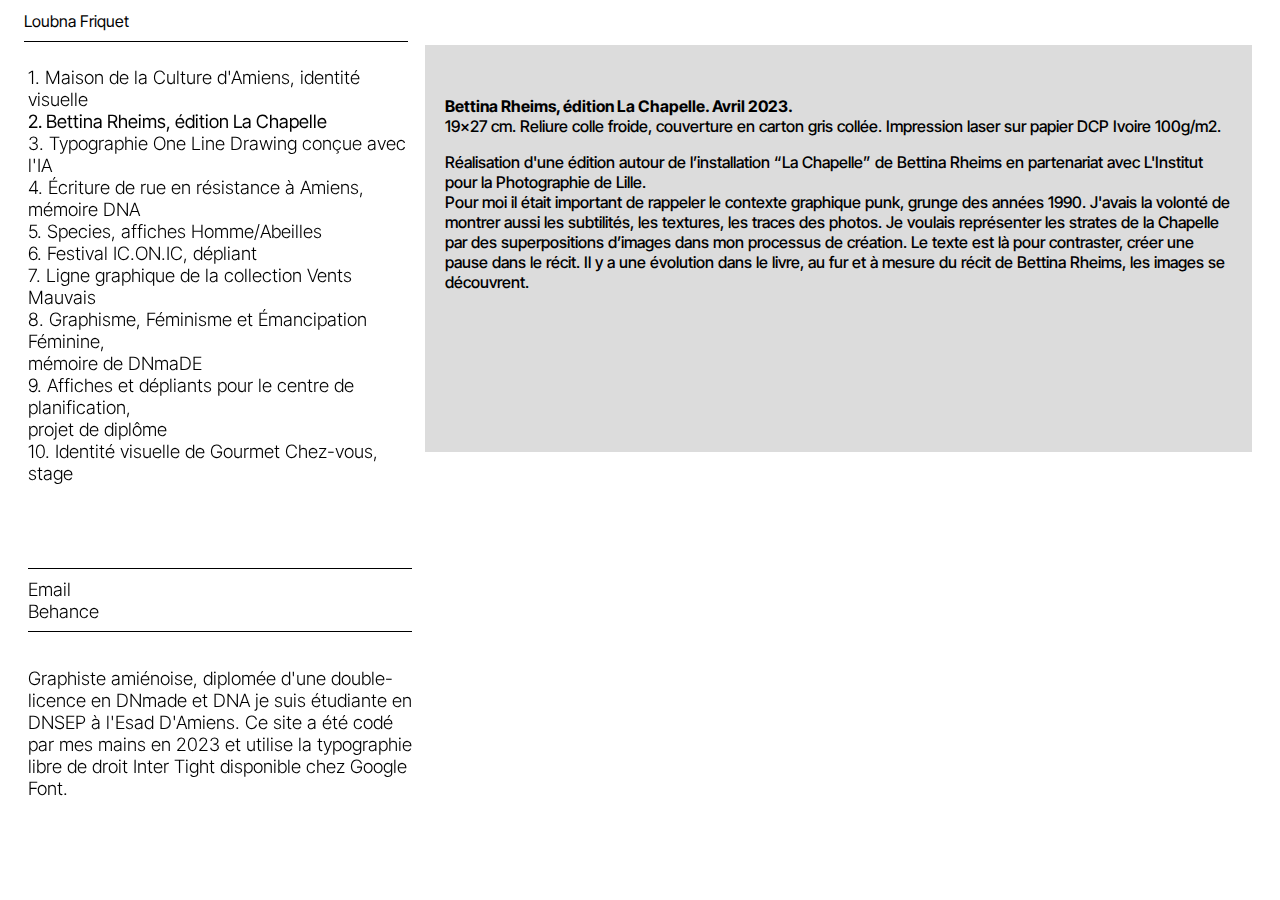
==== bettina/bettina-rheims.html @ 2aa3fef1 "Add files via upload" ====
<!DOCTYPE html>
<html> 
  <head> 
    <title> Loubna Friquet </title> 
    <meta charset="UTF-8">
     <link rel="stylesheet" href="bettina.css">
     
     	<link rel="preconnect" href="https://fonts.googleapis.com">
<link rel="preconnect" href="https://fonts.gstatic.com" crossorigin>
<link href="https://fonts.googleapis.com/css2?family=Inter+Tight:ital,wght@0,200;0,300;0,400;0,500;1,400;1,500&display=swap" rel="stylesheet">

  <link rel="preconnect" href="https://fonts.googleapis.com">
    <link rel="preconnect" href="https://fonts.gstatic.com" crossorigin>
    <link href="https://fonts.googleapis.com/css2?family=Space+Mono:ital,wght@0,400;0,700;1,400;1,700&display=swap" rel="stylesheet">

    <meta name="viewport" content="width=device-width, initial-scale=1.0">

 <script>
        // JavaScript function to toggle the menu visibility
        function toggleMenu() {
            var menu = document.getElementById("menu");
            menu.classList.toggle("active");
        }
    </script>

  </head>
  <body>

    <header> 
      <h1> Loubna Friquet
    </h1> 
    <hr>
    </header>

<div class="nav-toggle" onclick="toggleMenu()">
    <span></span>
    <span></span>
    <span></span>
</div>

  
<nav id="menu">

    <ul id=projets>

        <li>
            <a href="../index.html"> 1. Maison de la Culture d'Amiens, identité visuelle  </a> 
        </li>
        <li>
            <a href="#"> <strong> 2. Bettina Rheims, édition La Chapelle</strong></a>
        </li>
        <li>
            <a href="../one/one-line-drawing.html"> 3. Typographie One Line Drawing conçue avec l'IA</a>
        </li>
        <li>
            <a href="../memoire-dna/memoire-dna.html"> 4. Écriture de rue en résistance à Amiens, mémoire DNA</a>
        </li>

        <li>
            <a href="#"> 5. Species, affiches Homme/Abeilles</a>
        </li>

        <li>
            <a href="#"> 6. Festival IC.ON.IC, dépliant</a>
        </li>

        <li>
            <a href="#"> 7. Ligne graphique de la collection Vents Mauvais </a>
        </li>

        <li>
            <a href="#"> 8. Graphisme, Féminisme et Émancipation Féminine, <br> mémoire de DNmaDE</a>
        </li>

         <li>
            <a href="#"> 9. Affiches et dépliants pour le centre de planification, <br> projet de diplôme </a>
        </li>

        <li>
            <a href="#"> 10. Identité visuelle de Gourmet Chez-vous, stage </a>
</ul>          

        </li>
</ul>

       <ul id=infos>
<hr>
        <li>
            <a href="mailto:loubna.friquet@gmail.com"> Email</a>
        </li>


        <li>
            <a href="https://www.behance.net/loubnafriq9013"target="_blank" rel="noopener noreferrer"> Behance </a>
            <hr>
        </li>
</ul>
         <ul id=infos2>

        <li>
            <p>
              Graphiste amiénoise, diplomée d'une double-licence en DNmade et DNA je suis étudiante en DNSEP à l'Esad D'Amiens.
              Ce site a été codé par mes mains en 2023 et utilise la typographie libre de droit Inter Tight disponible chez Google Font.

            </p>
           
        </li>

</ul>

</nav>



<main>
  <div class="container">
    <div class="element1">
  <img src="bett.jpg" alt>
  </div>

   <div class="element2">
     <p>
    <strong> Bettina Rheims, édition La Chapelle. Avril 2023. </strong> <br>
    19x27 cm. Reliure colle froide, couverture en carton gris collée. Impression laser sur papier DCP Ivoire 100g/m2. 


  </p>
  <p>
    Réalisation d'une édition autour de l’installation “La Chapelle” de Bettina Rheims en partenariat avec L'Institut pour la Photographie de Lille. <br>
Pour moi il était important de rappeler le contexte graphique punk, grunge des années 1990.
J'avais la volonté de montrer aussi les subtilités, les textures, les traces des photos.
Je voulais représenter les strates de la Chapelle par des superpositions d’images dans mon processus de création.
Le texte est là pour contraster, créer une pause dans le récit. 
Il y a une évolution dans le livre, au fur et à mesure du récit de Bettina Rheims, les images se découvrent. 


  </p>

  </div>
  <div class="element3">
  <img src="bett2.jpeg" alt>
  </div>

   </div>
  <div class="element4">
  <img src="bett8.jpeg" alt>
  <img src="bett3.jpeg" alt>
  <img src="bett4.jpeg" alt>
  <img src="bett6.jpeg" alt>
  
  </div>

  </div>
  <div class="element5">
  <img src="bett7.jpeg" alt>
  </div>

    </div>
  <div class="element6">
  <img src="bett10.jpg" alt>
  <img src="bett9.jpeg" alt>
  </div>

    
 </div>
  <div class="element7">
  <img src="bett11.jpg" alt>
   <img src="bett12.jpg" alt>
    <img src="bett13.jpeg" alt>
     <img src="bett14.jpeg" alt>
  </div>

    </div>
  <div class="element8">
  <img src="bett15.jpeg" alt>
  <img src="bett16.jpeg" alt>
  </div>

</main>
    
  </body>
</html>
---- bettina/bettina.css ----
header {
    margin: 0;
    padding-left: 1rem;
    position: fixed;
    width: 100%;
    height: 5%;
    background-color: white;
}

body {
    margin-top: 0;
}

h1 {
    font-family: 'Inter Tight', sans-serif;
    font-style: regular;
    font-weight: 400;
    font-size: 1rem;
    color: black;
}

hr {
    color: black;
    background-color: black;
    border: none;
    height: 1px;
    width: 30%;
    margin-left: 0;
}

#menu {
    position: fixed;
    width: 33%;
    height: 100%;
    padding-top: 3rem;
    padding-left: 0;
    margin-right: 1rem;
    float: left;
}

#menu {
    font-family: 'Inter Tight', sans-serif;
    font-style: light;
    font-weight: 300;

}

#projets {
    position: fixed;
    width: 30%;
    height: 100%;
    padding-left: 1.25rem;
    float: left;
}

#projets {
    font-family: 'Inter Tight', sans-serif;
    font-style: light;
    font-weight: 300;
    font-size: 1.15rem;  
}

#infos {
    position: fixed;
    width: 100%;
    height: 100%;
    padding-left: 1.25rem;
    top: 60%;
    float: left;
}

#infos {
    font-family: 'Inter Tight', sans-serif;
    font-style: light;
    font-weight: 300;
    font-size: 1.15rem;
}

#infos2 {
    position: fixed;
    padding-left: 1.25rem;
    width: 30%;
    height: 100%;
    top: 70%;
    float: left;
}

#infos2 {
    font-family: 'Inter Tight', sans-serif;
    font-style: light;
    font-weight: 300;
    font-size: 1.15rem;
}

nav ul {
    list-style-type: none;   
}

main {
    width: auto;
    height: auto;
    padding-top: 3.5rem;
    padding-left: 1.25rem;
    padding-right: 1.25rem;
    float: left;
    margin-left: 33%;
    margin-right: 1.25rem;
    background-color: #DCDCDC;
}

a:link, a:visited, a:hover, a:active {
    color: black;
    text-decoration: none;
}




img {
    padding-bottom: 1.25rem;
    width: 100%;
    height: auto;
}




.element2 p {
    font-family: 'Inter Tight', sans-serif;
    font-style: medium;
    font-weight: 500;
    font-size: 1rem;
}

.elementtexte p {
    font-family: 'Inter Tight', sans-serif;
    font-style: medium;
    font-weight: 500;
    font-size: 1rem;
}

.responsive-image {
    width: 100%; /* Remplacez la valeur en pixels par un pourcentage */
    height: auto;
}

@media all and (max-device-width: 991px) {
    #menu {
        position: fixed;
        top: 0;
        left: 0;
        width: 100%;
        height: 100%;
        background-color: white;
        z-index: 999;
        transform: translateX(-100%);
        transition: transform 0.3s ease-in-out;
    }

.filet1 {
    color: black;
    background-color: black;
    border: none;
    height: 1px;
    width: 90%;
    margin-left: 0rem;
}
   
.filet2 {
    color: black;
    background-color: black;
    border: none;
    height: 1px;
    width: 90%;
    margin-left: 1rem;
}

  #projets
  {
  position: fixed;
  width: 100%;
  height: 100%;
  padding-left: 2rem;
  padding: 0;
  float: left;
  display: flex;
  flex-direction: column; 
  
}


 #projets {
    font-family: 'Inter Tight', sans-serif;
    font-style: light;
    font-weight: 300;
    font-size: 0.9rem;


}




    #infos2 {
        top: 15rem;
        left: 1rem;
        max-width: 90%;
        top: 80%;
    }

  #infos {
    position: fixed;
    width: 100%;
    height: 100%;
    padding-left: 1.25rem;
    top: 65%;
    float: left;
}

#infos {
    font-family: 'Inter Tight', sans-serif;
    font-style: light;
    font-weight: 300;
    font-size: 0.9rem;


}

    #infos2 {
        width: 90%;
        font-family: 'Inter Tight', sans-serif;
        font-style: light;
        font-weight: 300;
        font-size: 0.9rem;
    }

    .nav-toggle {
        position: fixed;
        top: 1rem;
        right: 1rem;
        z-index: 1000;
        cursor: pointer;
    }

    .nav-toggle span {
        display: block;
        width: 2.5rem;
        height: 0.125rem;
        margin-bottom: 0.25rem;
        background-color: black;
        transition: transform 0.3s ease-in-out;
    }

    .nav-toggle span:last-child {
        margin-bottom: 0;
    }

    .nav-toggle.active span:first-child {
        transform: translateY(0.375rem) rotate(45deg);
    }

    .nav-toggle.active span:nth-child(2) {
        opacity: 0;
    }

    .nav-toggle.active span:last-child {
        transform: translateY(-0.375rem) rotate(-45deg);
    }

    #menu.active {
        transform: translateX(0);
    }

    #menu ul {
        list-style-type: none;
        padding: 0;
        margin: 0;
    }

    #menu li {
        margin: 0rem;
    }

    #menu a {
        display: block;
        padding: 1rem;
        text-decoration: none;
        color: black;
    }

    main {
        width: 100%;
        margin-left: 0;
        margin-right: 0;
        padding-left: 1.25rem;
        padding-right: 1.25rem;
        padding-bottom: 1.25rem;
        background-color: white;

    }

   

    .element2 p {
        width: 80%;
    }

    .elementtexte p {
        width: 80%;
    }

    body {
        width: fit-content(95%);
        padding-right: 1.25rem;
    }
}
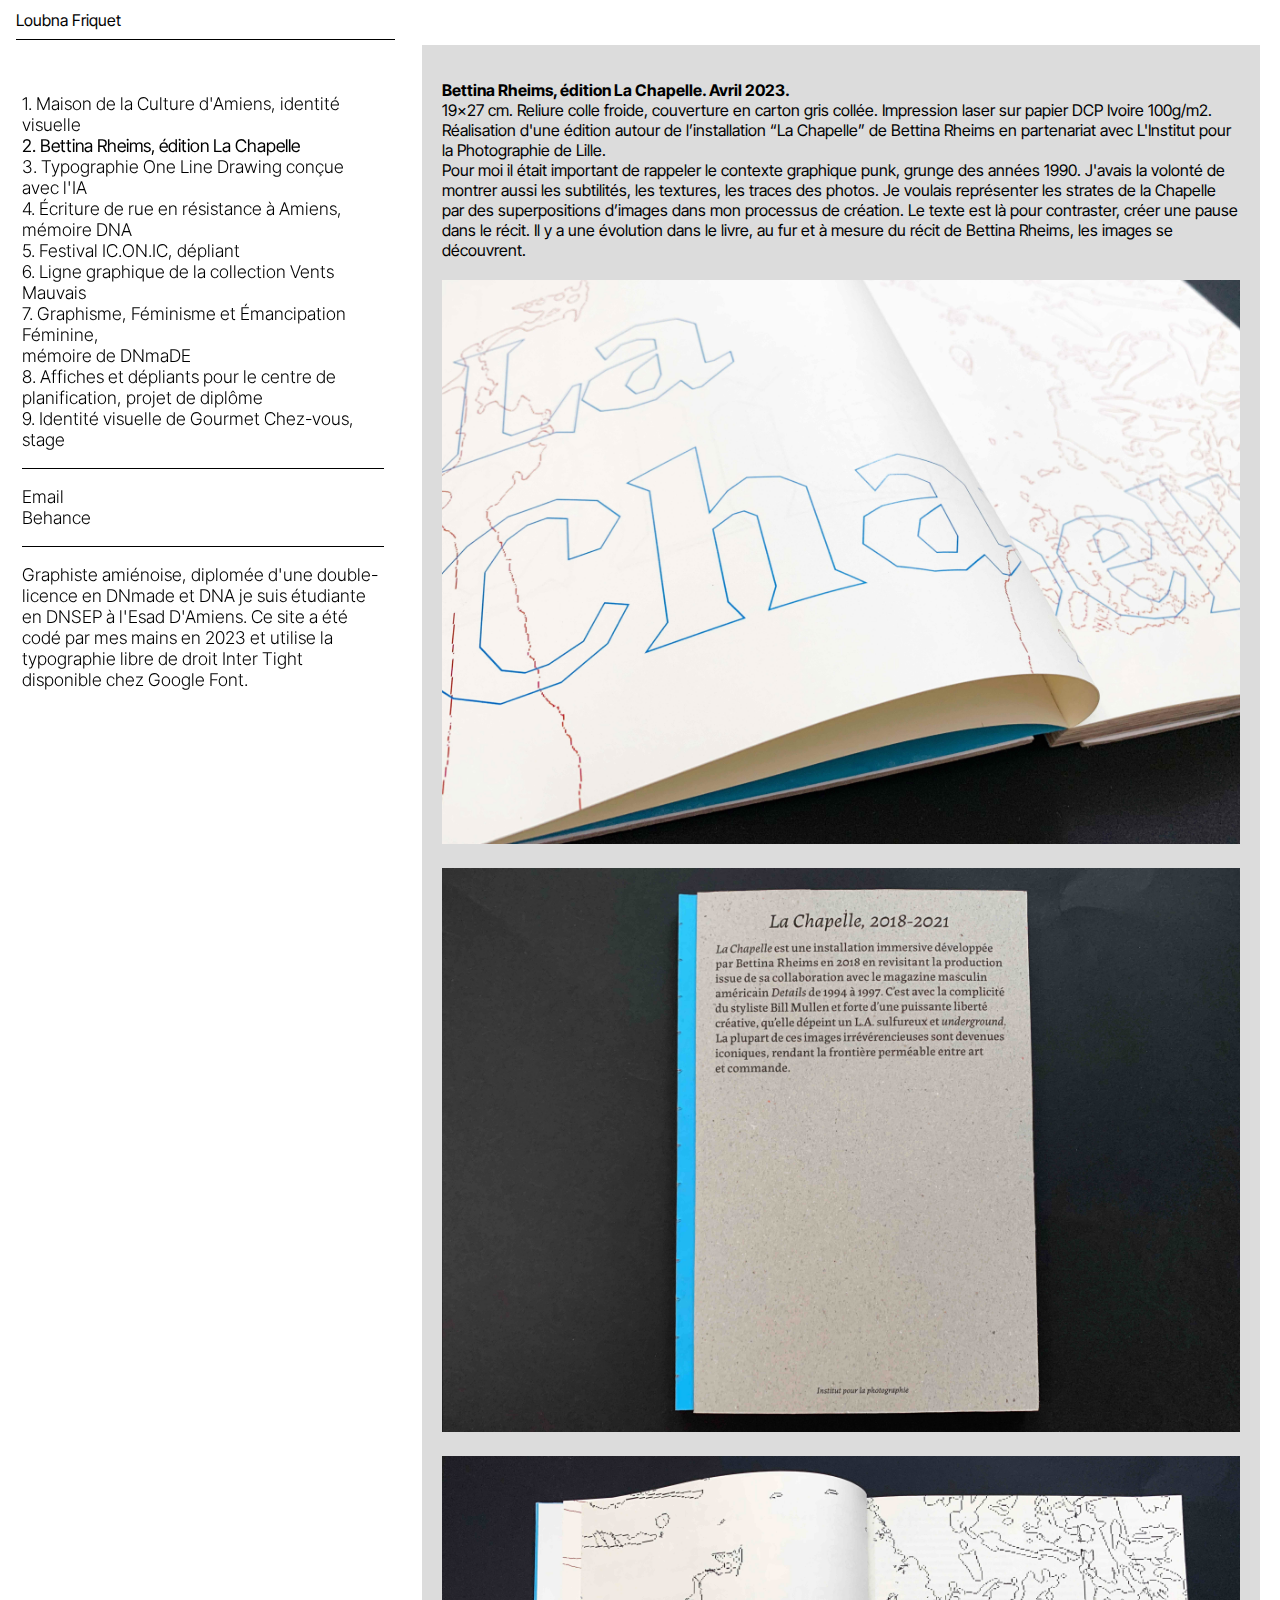
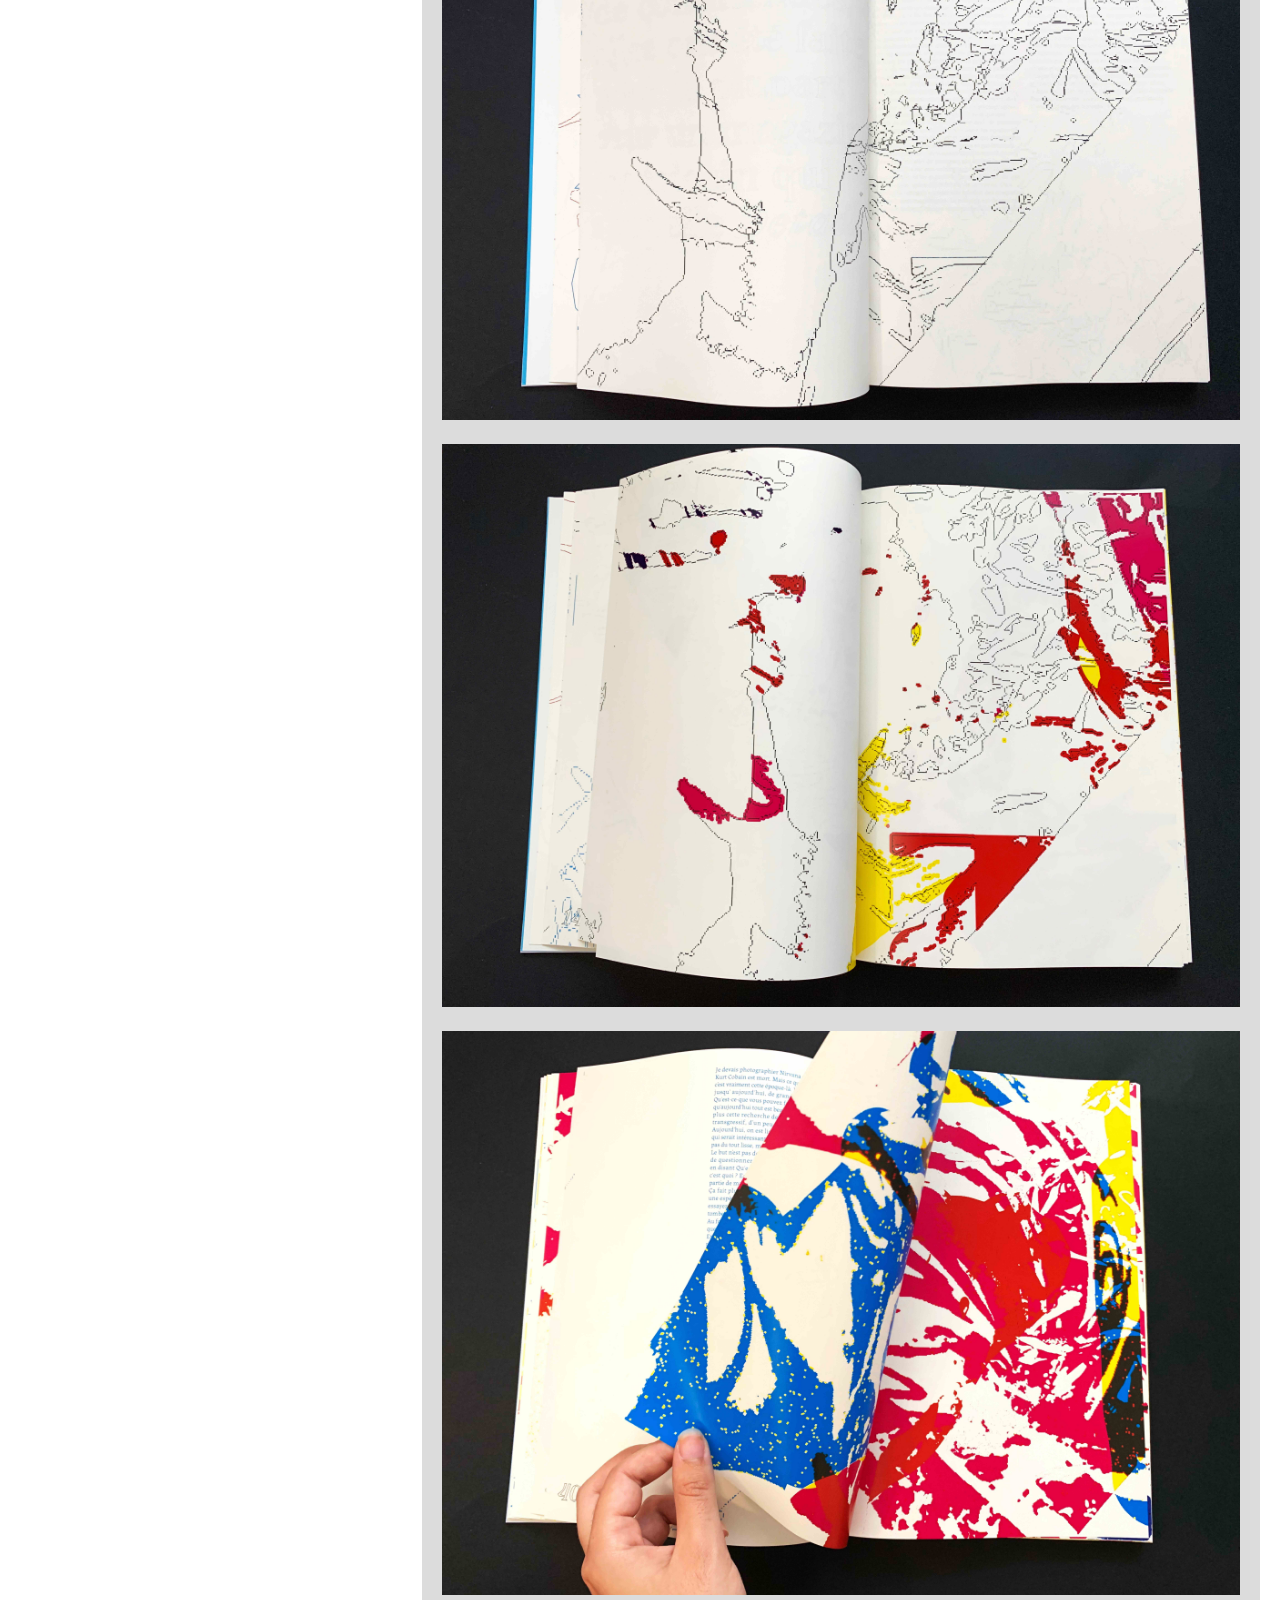
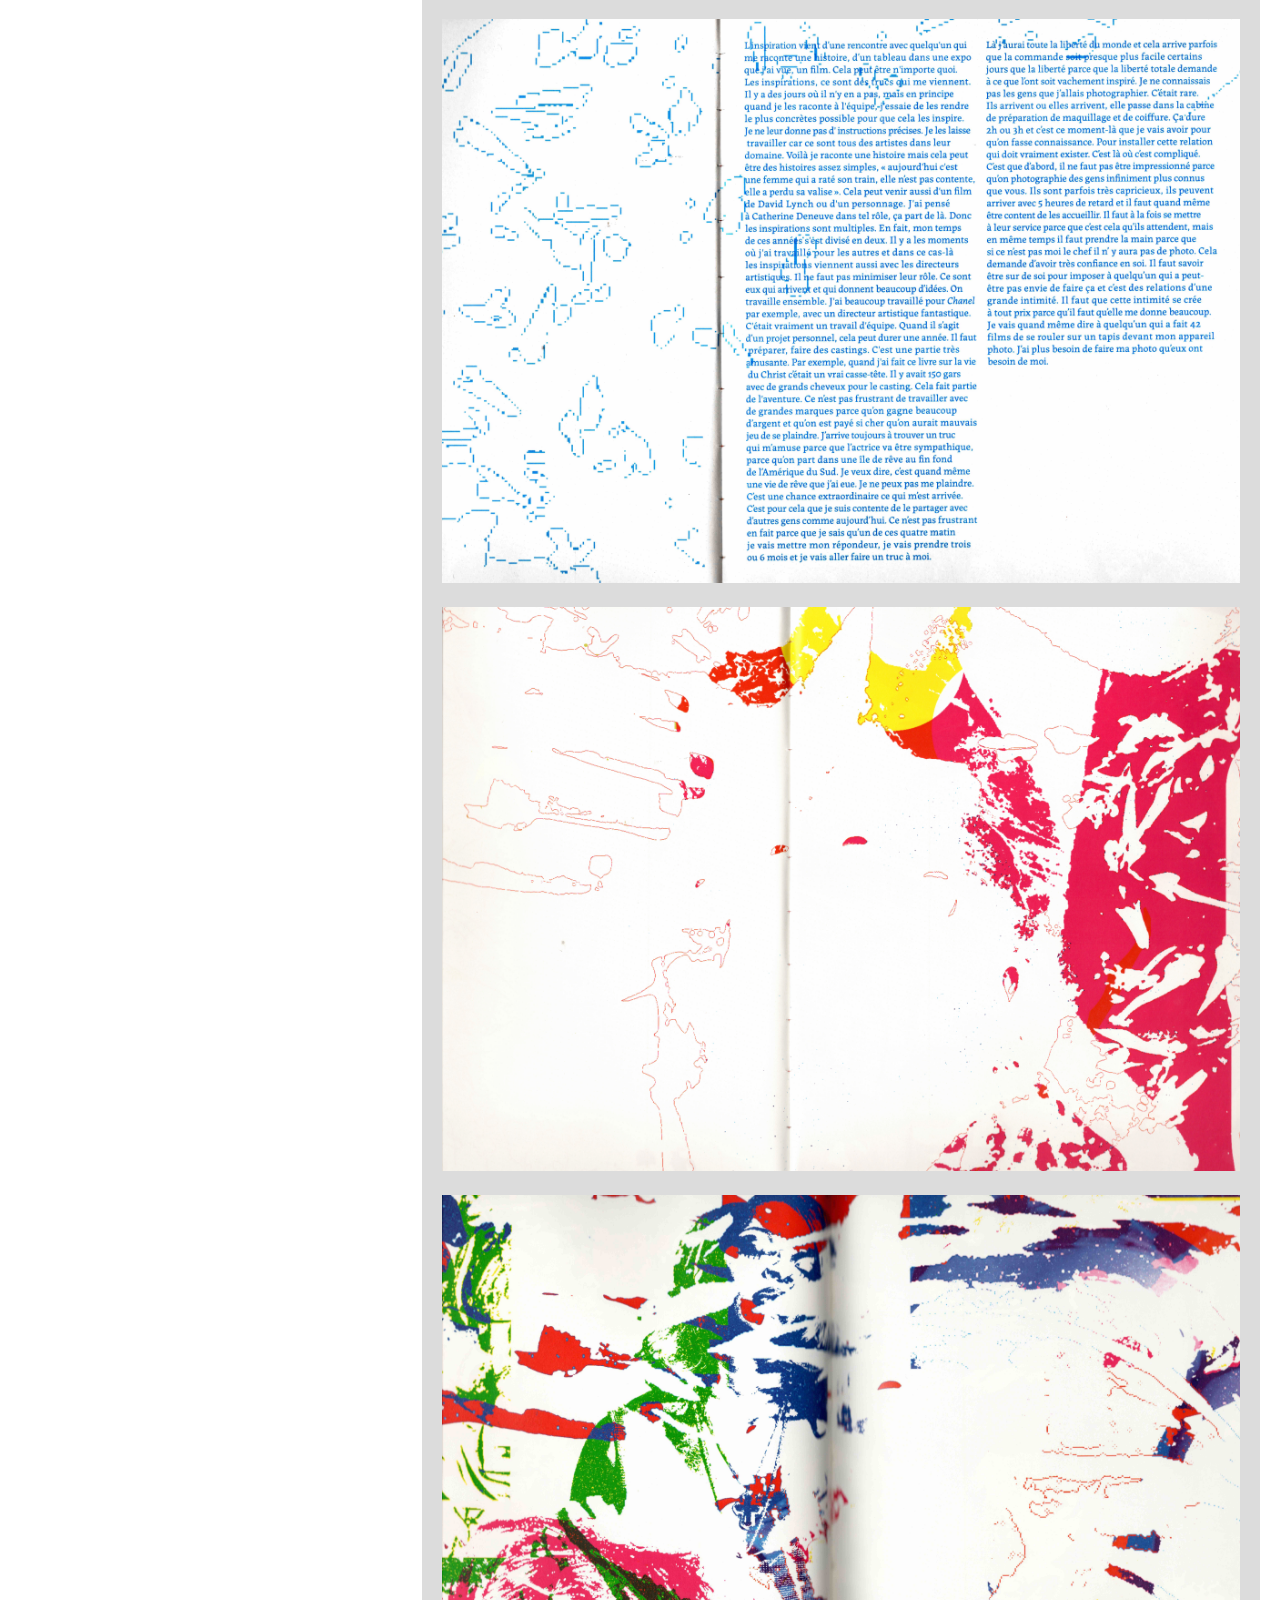
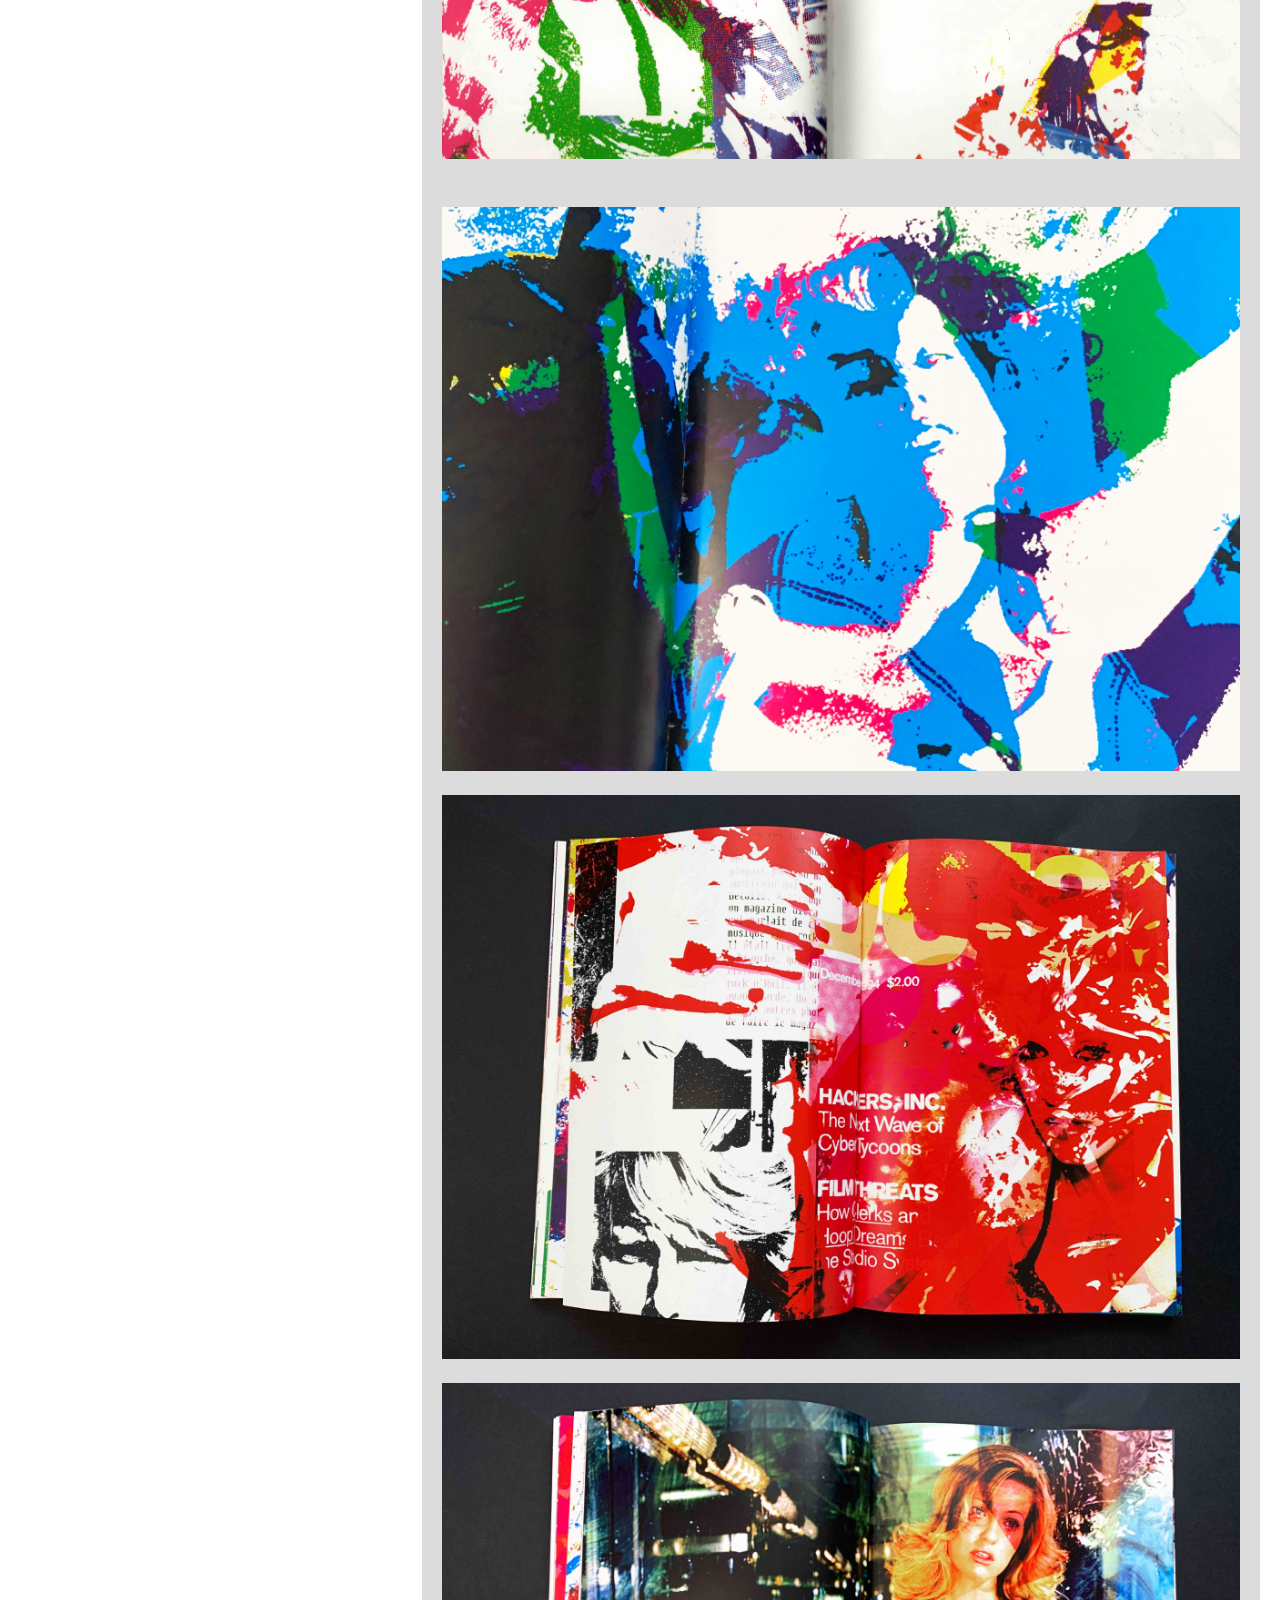
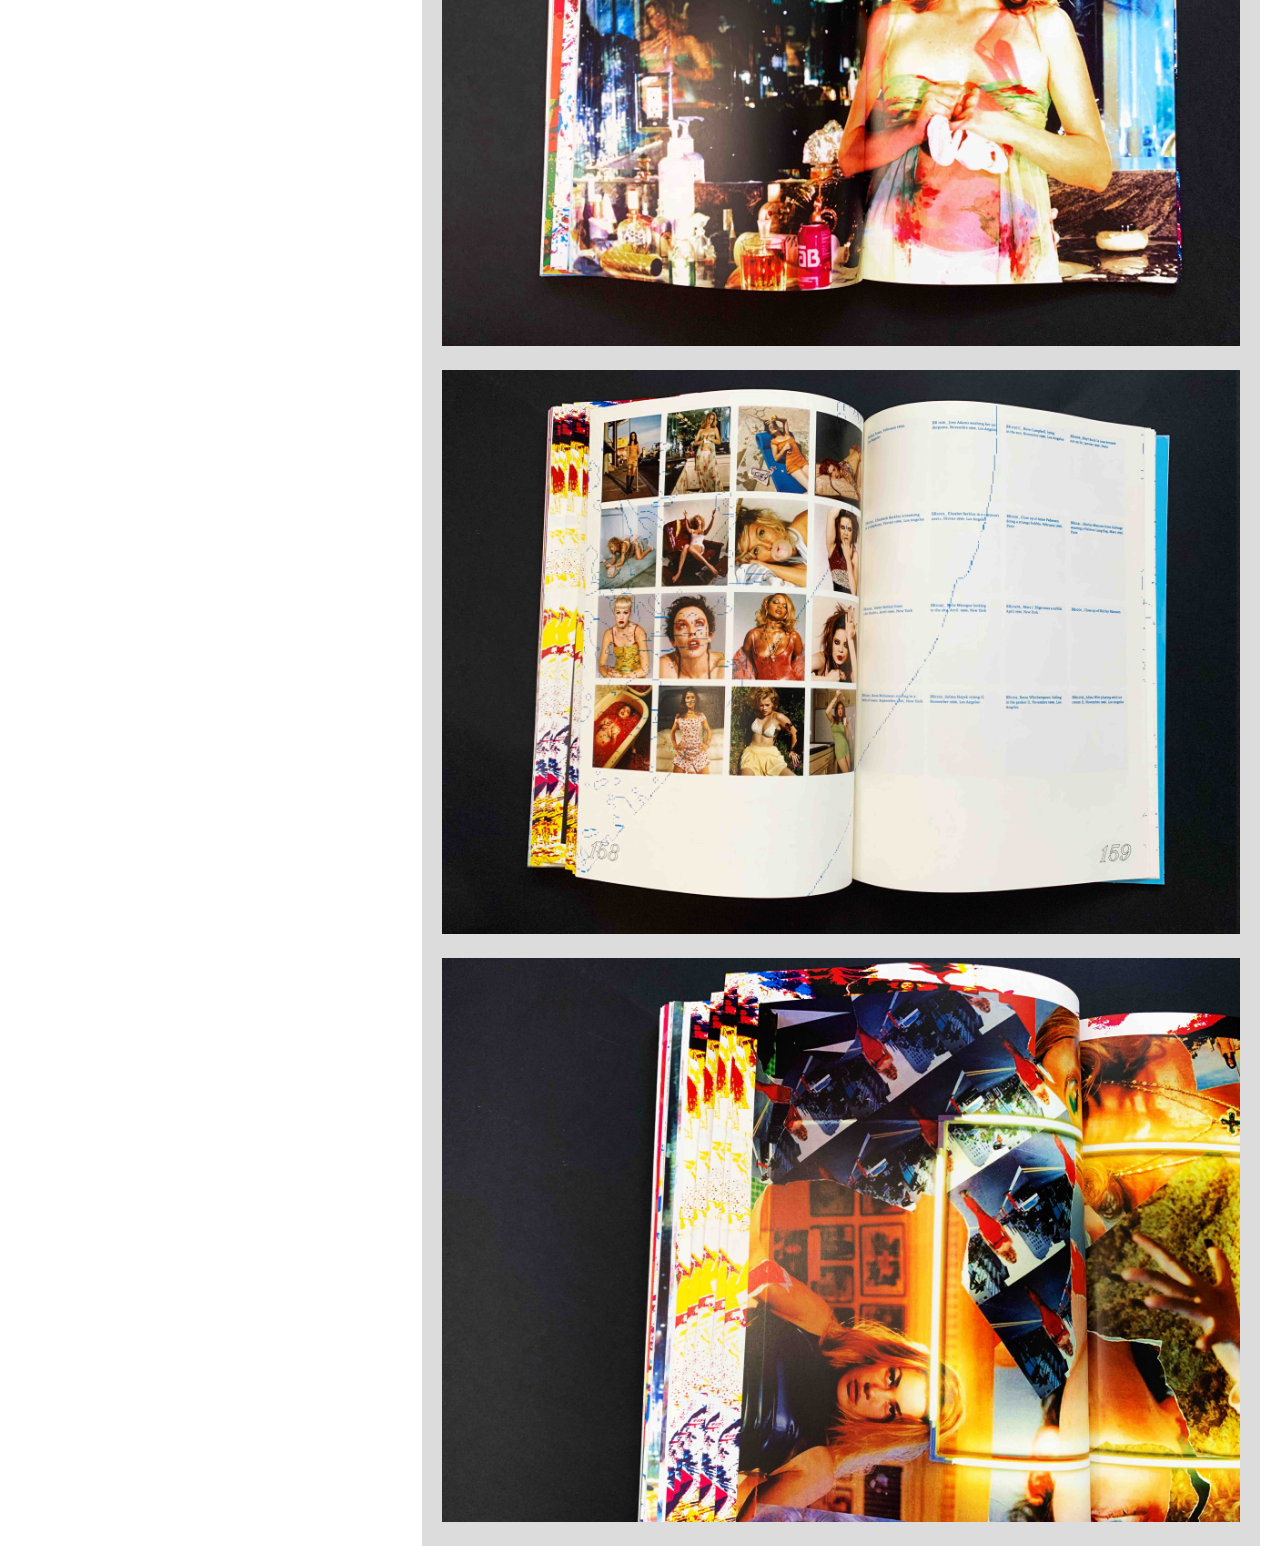
==== commit 55627f60: "Update bettina-rheims.html" ====
--- a/bettina/bettina-rheims.html
+++ b/bettina/bettina-rheims.html
@@ -29,7 +29,10 @@
     <header> 
       <h1> Loubna Friquet
     </h1> 
-    <hr>
+
+    <div class="filet1">
+ <hr />
+ </div>
     </header>
 
 <div class="nav-toggle" onclick="toggleMenu()">
@@ -39,52 +42,52 @@
 </div>
 
   
+  
 <nav id="menu">
 
     <ul id=projets>
 
         <li>
-            <a href="../index.html"> 1. Maison de la Culture d'Amiens, identité visuelle  </a> 
+            <a href="../index.html">  1. Maison de la Culture d'Amiens, identité visuelle  </a> 
         </li>
         <li>
-            <a href="#"> <strong> 2. Bettina Rheims, édition La Chapelle</strong></a>
+            <a href="#"><strong> 2. Bettina Rheims, édition La Chapelle</strong></a>
         </li>
         <li>
             <a href="../one/one-line-drawing.html"> 3. Typographie One Line Drawing conçue avec l'IA</a>
         </li>
         <li>
-            <a href="../memoire-dna/memoire-dna.html"> 4. Écriture de rue en résistance à Amiens, mémoire DNA</a>
+            <a href="../memoire-dna/memoire-dna.html"> 4. Écriture de rue en résistance à Amiens, <br>mémoire DNA </a>
         </li>
 
         <li>
-            <a href="#"> 5. Species, affiches Homme/Abeilles</a>
+            <a href="#"> 5. Festival IC.ON.IC, dépliant</a>
         </li>
 
         <li>
-            <a href="#"> 6. Festival IC.ON.IC, dépliant</a>
+            <a href="#"> 6. Ligne graphique de la collection Vents Mauvais </a>
         </li>
 
         <li>
-            <a href="#"> 7. Ligne graphique de la collection Vents Mauvais </a>
+            <a href="#"> 7. Graphisme, Féminisme et Émancipation Féminine, <br> mémoire de DNmaDE</a>
         </li>
 
         <li>
-            <a href="#"> 8. Graphisme, Féminisme et Émancipation Féminine, <br> mémoire de DNmaDE</a>
+            <a href="#"> 8. Affiches et dépliants pour le centre de planification, projet de diplôme </a>
         </li>
 
          <li>
-            <a href="#"> 9. Affiches et dépliants pour le centre de planification, <br> projet de diplôme </a>
+            <a href="#"> 9. Identité visuelle de Gourmet Chez-vous, stage </a>
         </li>
 
-        <li>
-            <a href="#"> 10. Identité visuelle de Gourmet Chez-vous, stage </a>
-</ul>          
+      
 
-        </li>
-</ul>
+ 
+ <hr/>
 
-       <ul id=infos>
-<hr>
+
+
+
         <li>
             <a href="mailto:loubna.friquet@gmail.com"> Email</a>
         </li>
@@ -92,24 +95,27 @@
 
         <li>
             <a href="https://www.behance.net/loubnafriq9013"target="_blank" rel="noopener noreferrer"> Behance </a>
-            <hr>
         </li>
-</ul>
-         <ul id=infos2>
 
-        <li>
-            <p>
+   
+    <hr/>   
+
+        
+
+      
+           <li>
+            <div class="texte">
+
               Graphiste amiénoise, diplomée d'une double-licence en DNmade et DNA je suis étudiante en DNSEP à l'Esad D'Amiens.
               Ce site a été codé par mes mains en 2023 et utilise la typographie libre de droit Inter Tight disponible chez Google Font.
-
-            </p>
+             </div>
+          </li>
            
-        </li>
+        
 
 </ul>
 
 </nav>
-
 
 
 <main>
@@ -179,4 +185,4 @@
 </main>
     
   </body>
-</html>+</html>
--- a/bettina/bettina.css
+++ b/bettina/bettina.css
@@ -1,11 +1,64 @@
+/* Mettez ces styles au début de votre fichier CSS pour les éléments de base */
+* {
+    margin: 0;
+    padding: 0;
+    box-sizing: border-box;
+}
+
+body {
+    margin-top: 0;
+    font-family: 'Inter Tight', sans-serif;
+    font-weight: 400;
+    font-size: 1em;
+    color: black;
+}
 
 header {
-    margin: 0;
-    padding-left: 1rem;
     position: fixed;
     width: 100%;
     height: 5%;
     background-color: white;
+    padding-left: 1em;
+    z-index: 100; /* Pour être au-dessus du menu mobile */
+}
+
+hr {
+    color: black;
+    background-color: black;
+    border: none;
+    height: 1px;
+    width: 100%;
+    margin: 2em 0; /* Espacement en haut et en bas du hr */
+}
+
+ .element2 {
+        padding-bottom: 1.25em;
+    }
+
+#menu {
+    position: fixed;
+    top: 5%; /* Pour éviter de chevaucher le header */
+    width: 33%;
+    height: 95%; /* Hauteur ajustée pour laisser de l'espace en haut */
+    padding-top: 3em;
+    padding-left: 0;
+    margin-right: 1em;
+    float: left;
+    overflow-y: scroll; /* Permet de faire défiler le contenu si nécessaire */
+    font-family: 'Inter Tight', sans-serif;
+    font-weight: 300;
+}
+
+#projets {
+    position: fixed;
+    width: 30%;
+    max-height: 100%;
+    padding-left: 1.25em;
+    float: left;
+    overflow-y: scroll;
+    font-family: 'Inter Tight', sans-serif;
+    font-weight: 300;
+    font-size: 1em;
 }
 
 body {
@@ -16,28 +69,50 @@
     font-family: 'Inter Tight', sans-serif;
     font-style: regular;
     font-weight: 400;
-    font-size: 1rem;
-    color: black;
-}
-
-hr {
+    font-size: 1em;
+    padding-top:0.6em;
+    color: black;
+}
+
+.filet1
+{
     color: black;
     background-color: black;
     border: none;
     height: 1px;
     width: 30%;
     margin-left: 0;
-}
+    margin-top: -0.4em;
+    margin-bottom: 2em;
+}
+
+
+hr
+{
+    color: black;
+    background-color: black;
+    border: none;
+    height: 1px;
+    width: 100%;
+    margin-left: 0;
+    margin-top: 1em;
+    margin-bottom: 1em;
+}
+
 
 #menu {
     position: fixed;
     width: 33%;
     height: 100%;
-    padding-top: 3rem;
+    padding-top: 3em;
     padding-left: 0;
-    margin-right: 1rem;
+    margin-right: 1em;
     float: left;
-}
+ 
+ 
+}
+
+
 
 #menu {
     font-family: 'Inter Tight', sans-serif;
@@ -46,52 +121,18 @@
 
 }
 
-#projets {
-    position: fixed;
-    width: 30%;
-    height: 100%;
-    padding-left: 1.25rem;
-    float: left;
-}
+
 
 #projets {
     font-family: 'Inter Tight', sans-serif;
     font-style: light;
     font-weight: 300;
-    font-size: 1.15rem;  
-}
-
-#infos {
-    position: fixed;
-    width: 100%;
-    height: 100%;
-    padding-left: 1.25rem;
-    top: 60%;
-    float: left;
-}
-
-#infos {
-    font-family: 'Inter Tight', sans-serif;
-    font-style: light;
-    font-weight: 300;
-    font-size: 1.15rem;
-}
-
-#infos2 {
-    position: fixed;
-    padding-left: 1.25rem;
-    width: 30%;
-    height: 100%;
-    top: 70%;
-    float: left;
-}
-
-#infos2 {
-    font-family: 'Inter Tight', sans-serif;
-    font-style: light;
-    font-weight: 300;
-    font-size: 1.15rem;
-}
+    font-size: 1.1em;
+    overflow-y: scroll; 
+}
+
+
+
 
 nav ul {
     list-style-type: none;   
@@ -100,12 +141,12 @@
 main {
     width: auto;
     height: auto;
-    padding-top: 3.5rem;
-    padding-left: 1.25rem;
-    padding-right: 1.25rem;
+    padding-top: 3.5em;
+    padding-left: 1.25em;
+    padding-right: 1.25em;
     float: left;
     margin-left: 33%;
-    margin-right: 1.25rem;
+    margin-right: 1.25em;
     background-color: #DCDCDC;
 }
 
@@ -118,7 +159,7 @@
 
 
 img {
-    padding-bottom: 1.25rem;
+    padding-bottom: 1.25em;
     width: 100%;
     height: auto;
 }
@@ -126,19 +167,7 @@
 
 
 
-.element2 p {
-    font-family: 'Inter Tight', sans-serif;
-    font-style: medium;
-    font-weight: 500;
-    font-size: 1rem;
-}
-
-.elementtexte p {
-    font-family: 'Inter Tight', sans-serif;
-    font-style: medium;
-    font-weight: 500;
-    font-size: 1rem;
-}
+
 
 .responsive-image {
     width: 100%; /* Remplacez la valeur en pixels par un pourcentage */
@@ -146,6 +175,7 @@
 }
 
 @media all and (max-device-width: 991px) {
+    /* Styles pour les écrans de taille maximale de 991px (tailles de téléphone) */
     #menu {
         position: fixed;
         top: 0;
@@ -156,86 +186,41 @@
         z-index: 999;
         transform: translateX(-100%);
         transition: transform 0.3s ease-in-out;
-    }
-
-.filet1 {
-    color: black;
-    background-color: black;
-    border: none;
-    height: 1px;
+        margin-left: 0;
+        overflow-y: auto; /* Permet de faire défiler le contenu du menu */
+    }
+
+    hr {
+        max-width: 90%;
+        margin-left: 1em;
+    }
+
+    #projets {
+        position: fixed;
+        width: 100%;
+        height: 100%;
+        padding-left: 1.25em;
+        padding-bottom: 1.25em;
+        padding: 0;
+        float: left;
+        display: flex;
+        flex-direction: column;
+    }
+
+    #projets {
+        font-size: 12px; /* Taille de police ajustée */
+    }
+    
+    .filet1 {
+ 
     width: 90%;
-    margin-left: 0rem;
-}
-   
-.filet2 {
-    color: black;
-    background-color: black;
-    border: none;
-    height: 1px;
-    width: 90%;
-    margin-left: 1rem;
-}
-
-  #projets
-  {
-  position: fixed;
-  width: 100%;
-  height: 100%;
-  padding-left: 2rem;
-  padding: 0;
-  float: left;
-  display: flex;
-  flex-direction: column; 
-  
-}
-
-
- #projets {
-    font-family: 'Inter Tight', sans-serif;
-    font-style: light;
-    font-weight: 300;
-    font-size: 0.9rem;
-
-
-}
-
-
-
-
-    #infos2 {
-        top: 15rem;
-        left: 1rem;
-        max-width: 90%;
-        top: 80%;
-    }
-
-  #infos {
-    position: fixed;
-    width: 100%;
-    height: 100%;
-    padding-left: 1.25rem;
-    top: 65%;
-    float: left;
-}
-
-#infos {
-    font-family: 'Inter Tight', sans-serif;
-    font-style: light;
-    font-weight: 300;
-    font-size: 0.9rem;
-
-
-}
-
-    #infos2 {
-        width: 90%;
-        font-family: 'Inter Tight', sans-serif;
-        font-style: light;
-        font-weight: 300;
-        font-size: 0.9rem;
-    }
-
-    .nav-toggle {
+    margin-left: 0em;
+    margin-top: -5em;
+    background-color: white;
+    color: white
+
+}
+ .nav-toggle {
         position: fixed;
         top: 1rem;
         right: 1rem;
@@ -279,39 +264,58 @@
     }
 
     #menu li {
-        margin: 0rem;
+        margin: 0em;
     }
 
     #menu a {
         display: block;
-        padding: 1rem;
+        padding: 1em;
         text-decoration: none;
         color: black;
     }
 
     main {
         width: 100%;
-        margin-left: 0;
+        margin-left: 0.6em;
         margin-right: 0;
-        padding-left: 1.25rem;
-        padding-right: 1.25rem;
-        padding-bottom: 1.25rem;
-        background-color: white;
-
-    }
-
+        padding-top: 4em;
+        padding-left: 1.25em;
+        padding-right: 1.25em;
+      
+       
+
+    }
+.texte
+{
+       
+        padding-left: 1.25em;
+        padding-right: 1.25em;
+      
+       
+
+    }
+
+    .filet1
+{
+    margin-top: -4em;
    
-
-    .element2 p {
-        width: 80%;
-    }
-
-    .elementtexte p {
-        width: 80%;
-    }
+}
+
+
+header {
+    position: fixed;
+    width: 100%;
+    height: 2.5em;
+    background-color: white;
+
+    z-index: 100; /* Pour être au-dessus du menu mobile */
+}
+   
+
 
     body {
-        width: fit-content(95%);
-        padding-right: 1.25rem;
-    }
-}
+        width: fit-content(95%); 
+        padding-right: 1.25em;
+        
+    }
+}
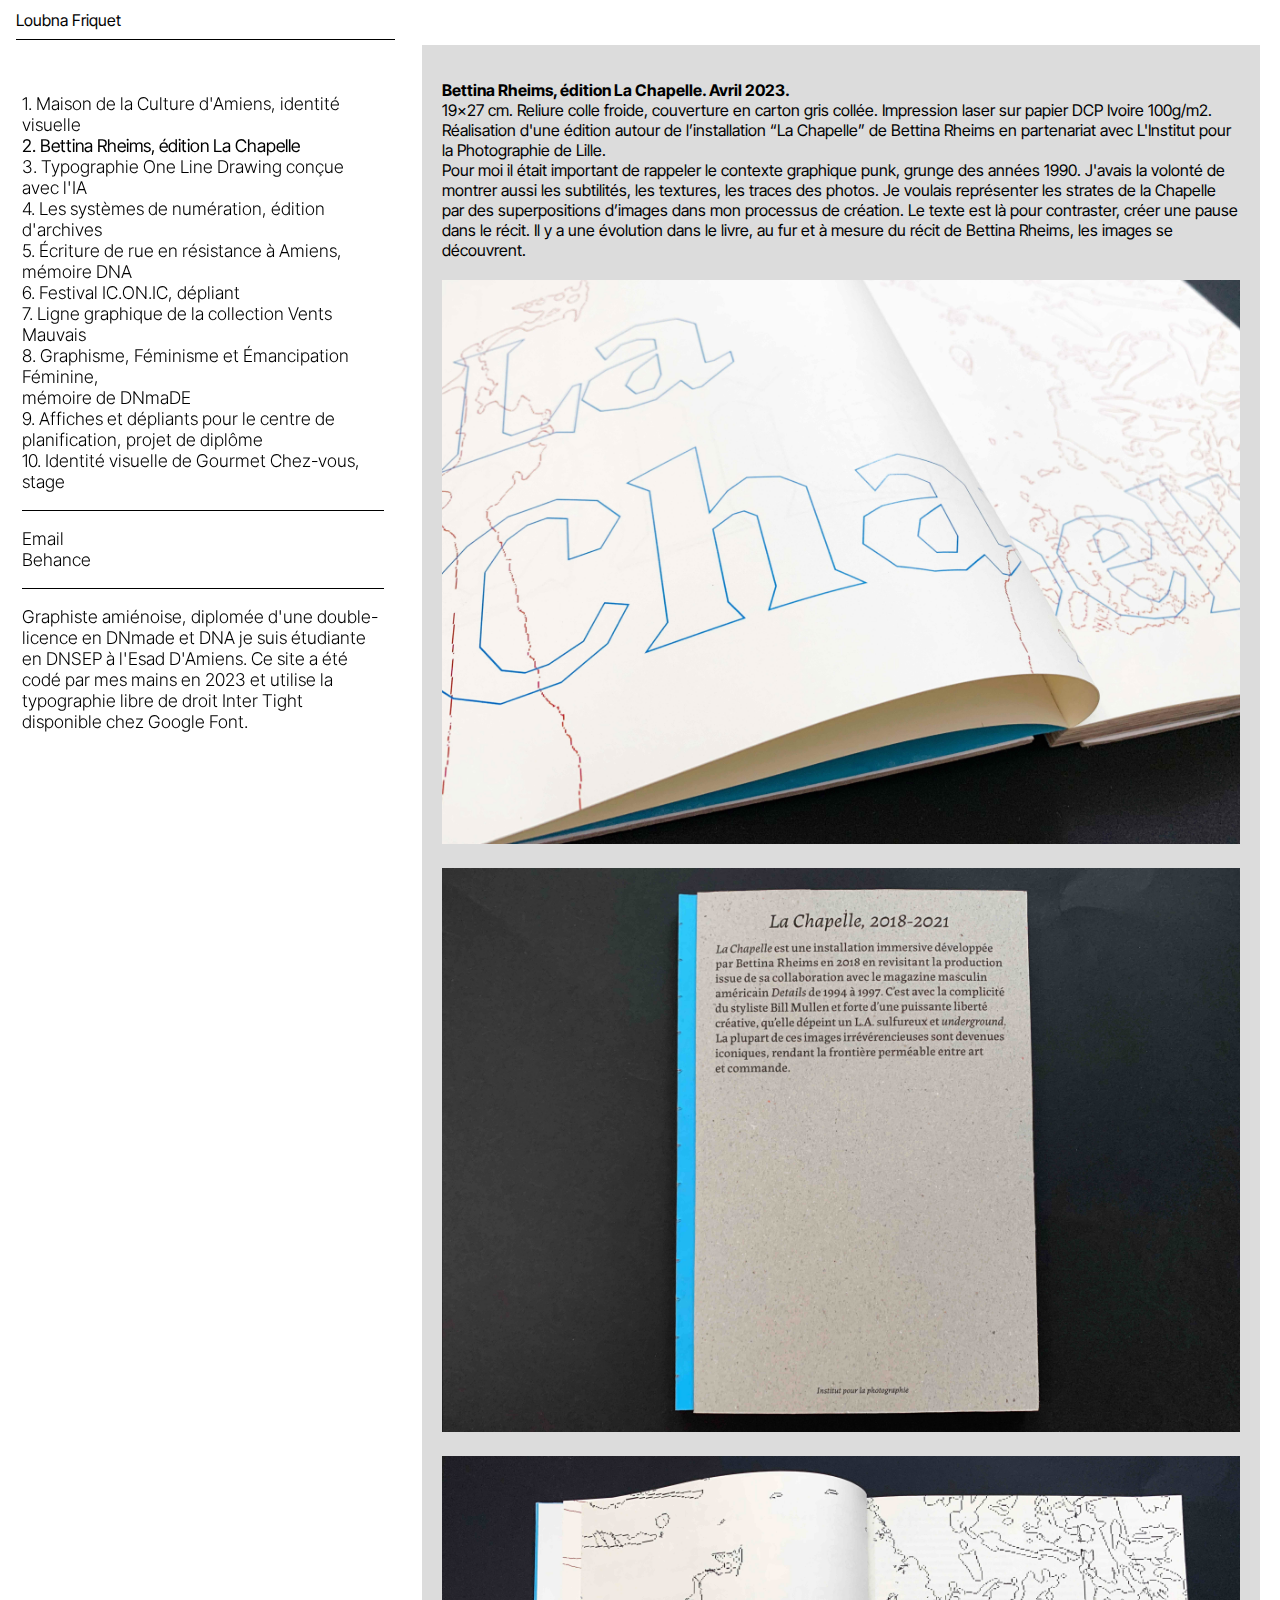
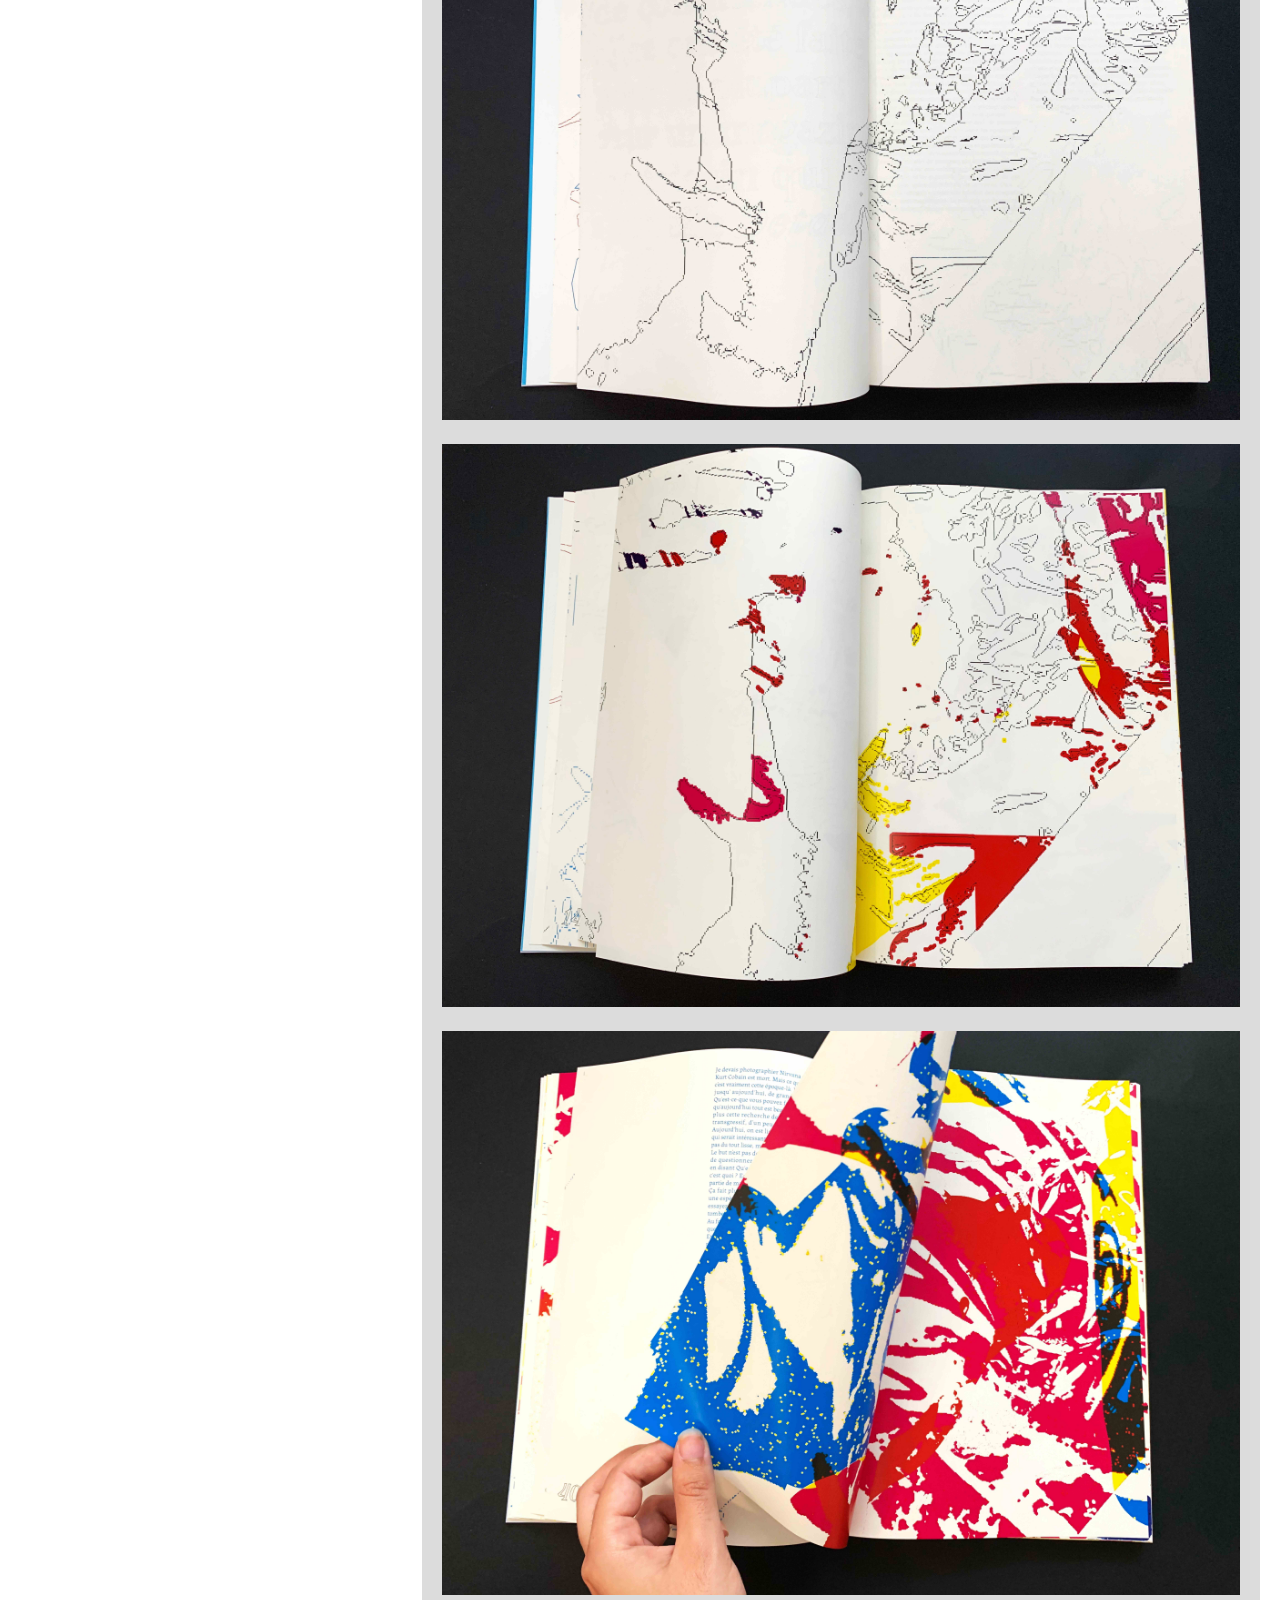
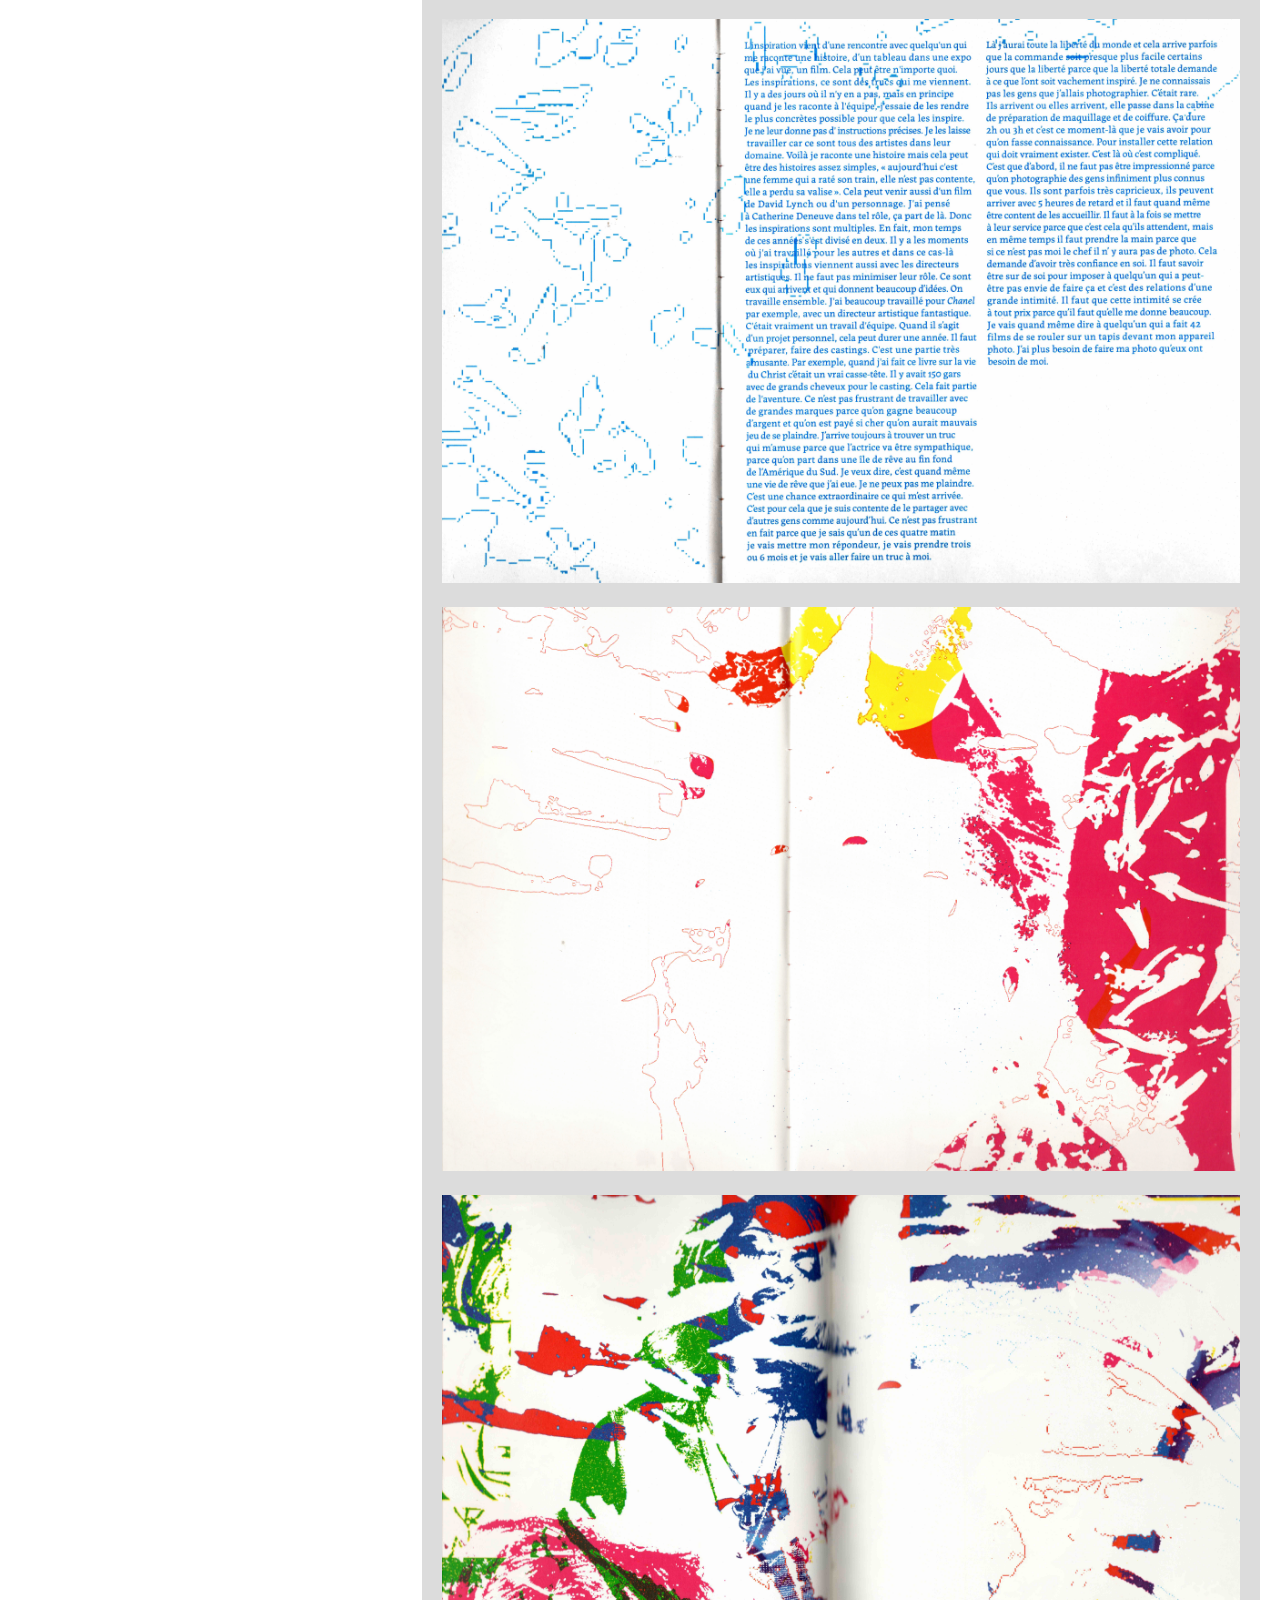
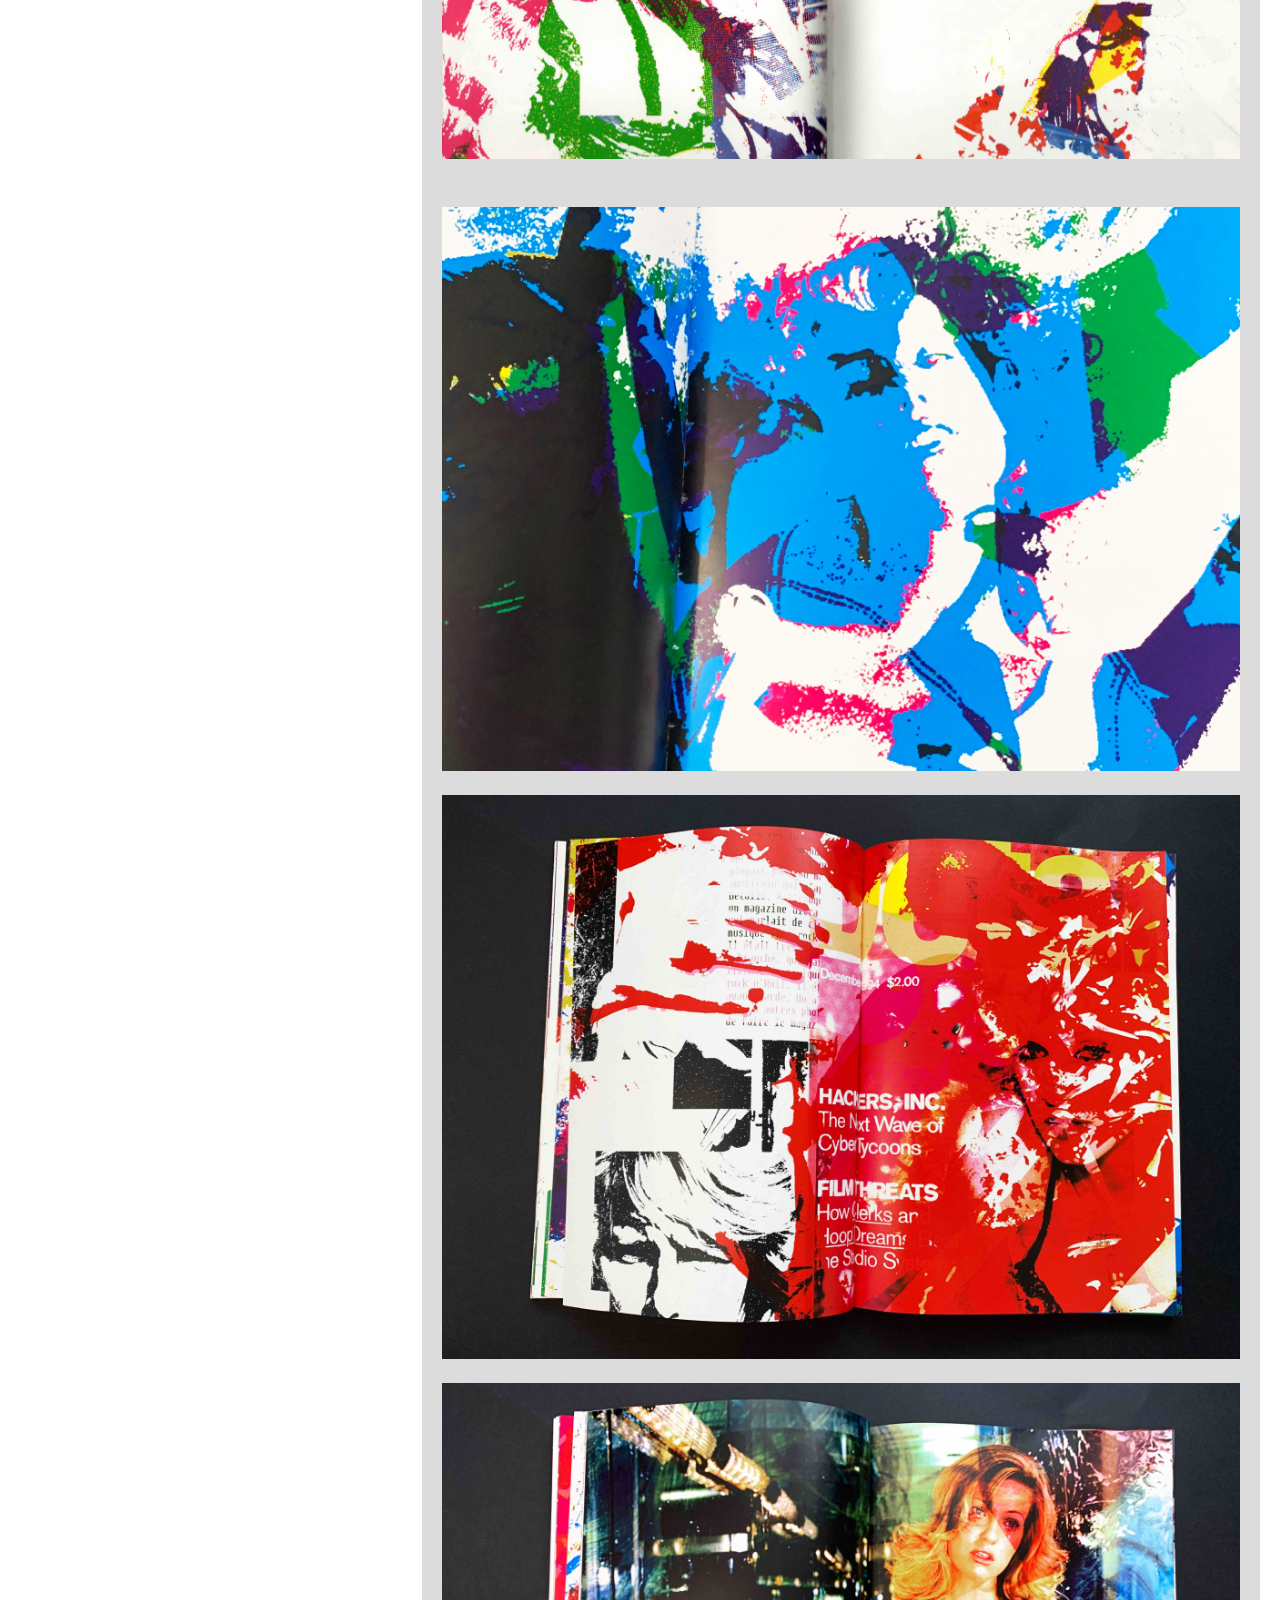
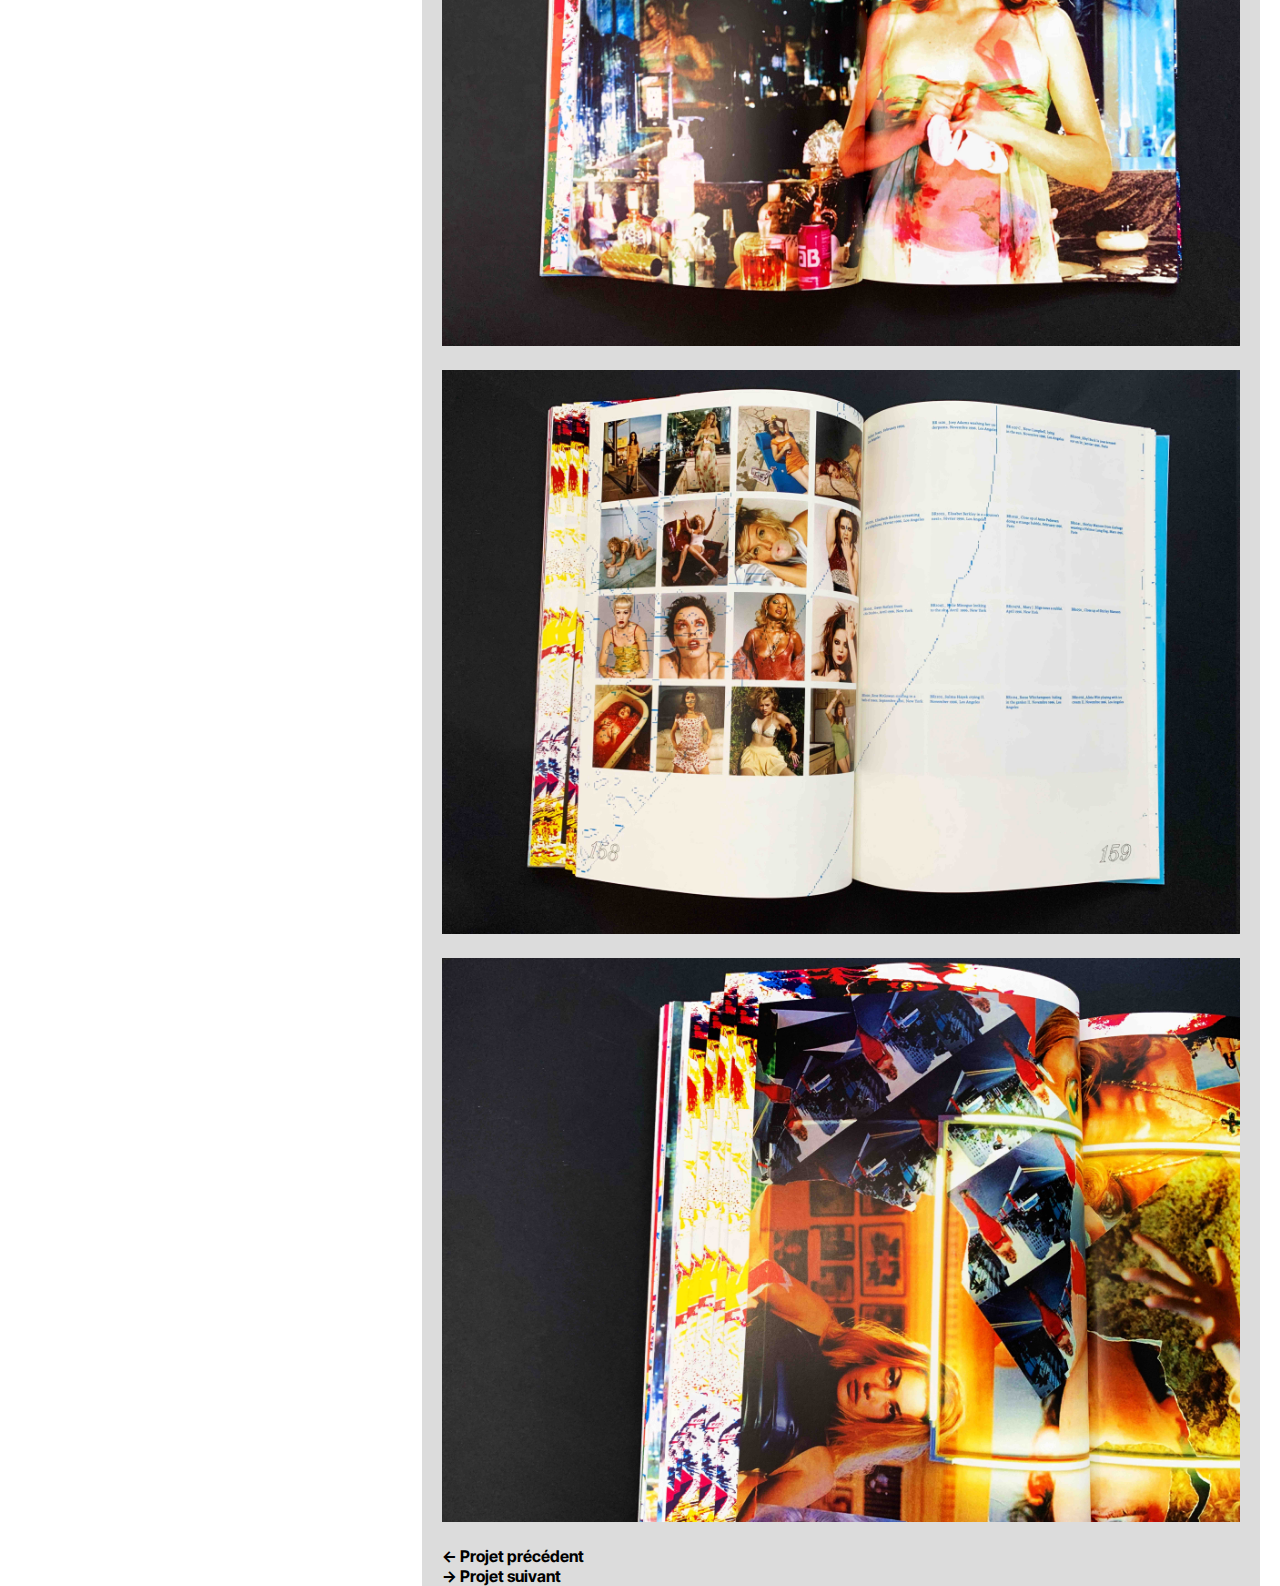
==== commit 7f823ae4: "Update bettina-rheims.html" ====
--- a/bettina/bettina-rheims.html
+++ b/bettina/bettina-rheims.html
@@ -56,28 +56,32 @@
         <li>
             <a href="../one/one-line-drawing.html"> 3. Typographie One Line Drawing conçue avec l'IA</a>
         </li>
-        <li>
-            <a href="../memoire-dna/memoire-dna.html"> 4. Écriture de rue en résistance à Amiens, <br>mémoire DNA </a>
-        </li>
-
-        <li>
-            <a href="#"> 5. Festival IC.ON.IC, dépliant</a>
-        </li>
-
-        <li>
-            <a href="#"> 6. Ligne graphique de la collection Vents Mauvais </a>
-        </li>
-
-        <li>
-            <a href="#"> 7. Graphisme, Féminisme et Émancipation Féminine, <br> mémoire de DNmaDE</a>
-        </li>
-
-        <li>
-            <a href="#"> 8. Affiches et dépliants pour le centre de planification, projet de diplôme </a>
+
+           <li>
+            <a href="../numeration/numeration.html"> 4. Les systèmes de numération, édition d'archives </a>
+        </li>
+        <li>
+            <a href="../memoire-dna/memoire-dna.html"> 5. Écriture de rue en résistance à Amiens, <br>mémoire DNA </a>
+        </li>
+
+        <li>
+            <a href="#"> 6. Festival IC.ON.IC, dépliant</a>
+        </li>
+
+        <li>
+            <a href="#"> 7. Ligne graphique de la collection Vents Mauvais </a>
+        </li>
+
+        <li>
+            <a href="#"> 8. Graphisme, Féminisme et Émancipation Féminine, <br> mémoire de DNmaDE</a>
+        </li>
+
+        <li>
+            <a href="#"> 9. Affiches et dépliants pour le centre de planification, projet de diplôme </a>
         </li>
 
          <li>
-            <a href="#"> 9. Identité visuelle de Gourmet Chez-vous, stage </a>
+            <a href="#"> 10. Identité visuelle de Gourmet Chez-vous, stage </a>
         </li>
 
       
@@ -156,7 +160,9 @@
   
   </div>
 
-  </div>
+
+
+  
   <div class="element5">
   <img src="bett7.jpeg" alt>
   </div>
@@ -176,11 +182,20 @@
      <img src="bett14.jpeg" alt>
   </div>
 
-    </div>
+    <div>
   <div class="element8">
   <img src="bett15.jpeg" alt>
   <img src="bett16.jpeg" alt>
   </div>
+
+<div class="page2">
+    <a href="../index.html"> <strong> ← Projet précédent </strong></a>
+    </div>
+
+  <div class="page">
+
+<a href="../one/one-line-drawing.html"> <strong> → Projet suivant </strong></a>
+</div>
 
 </main>
     
